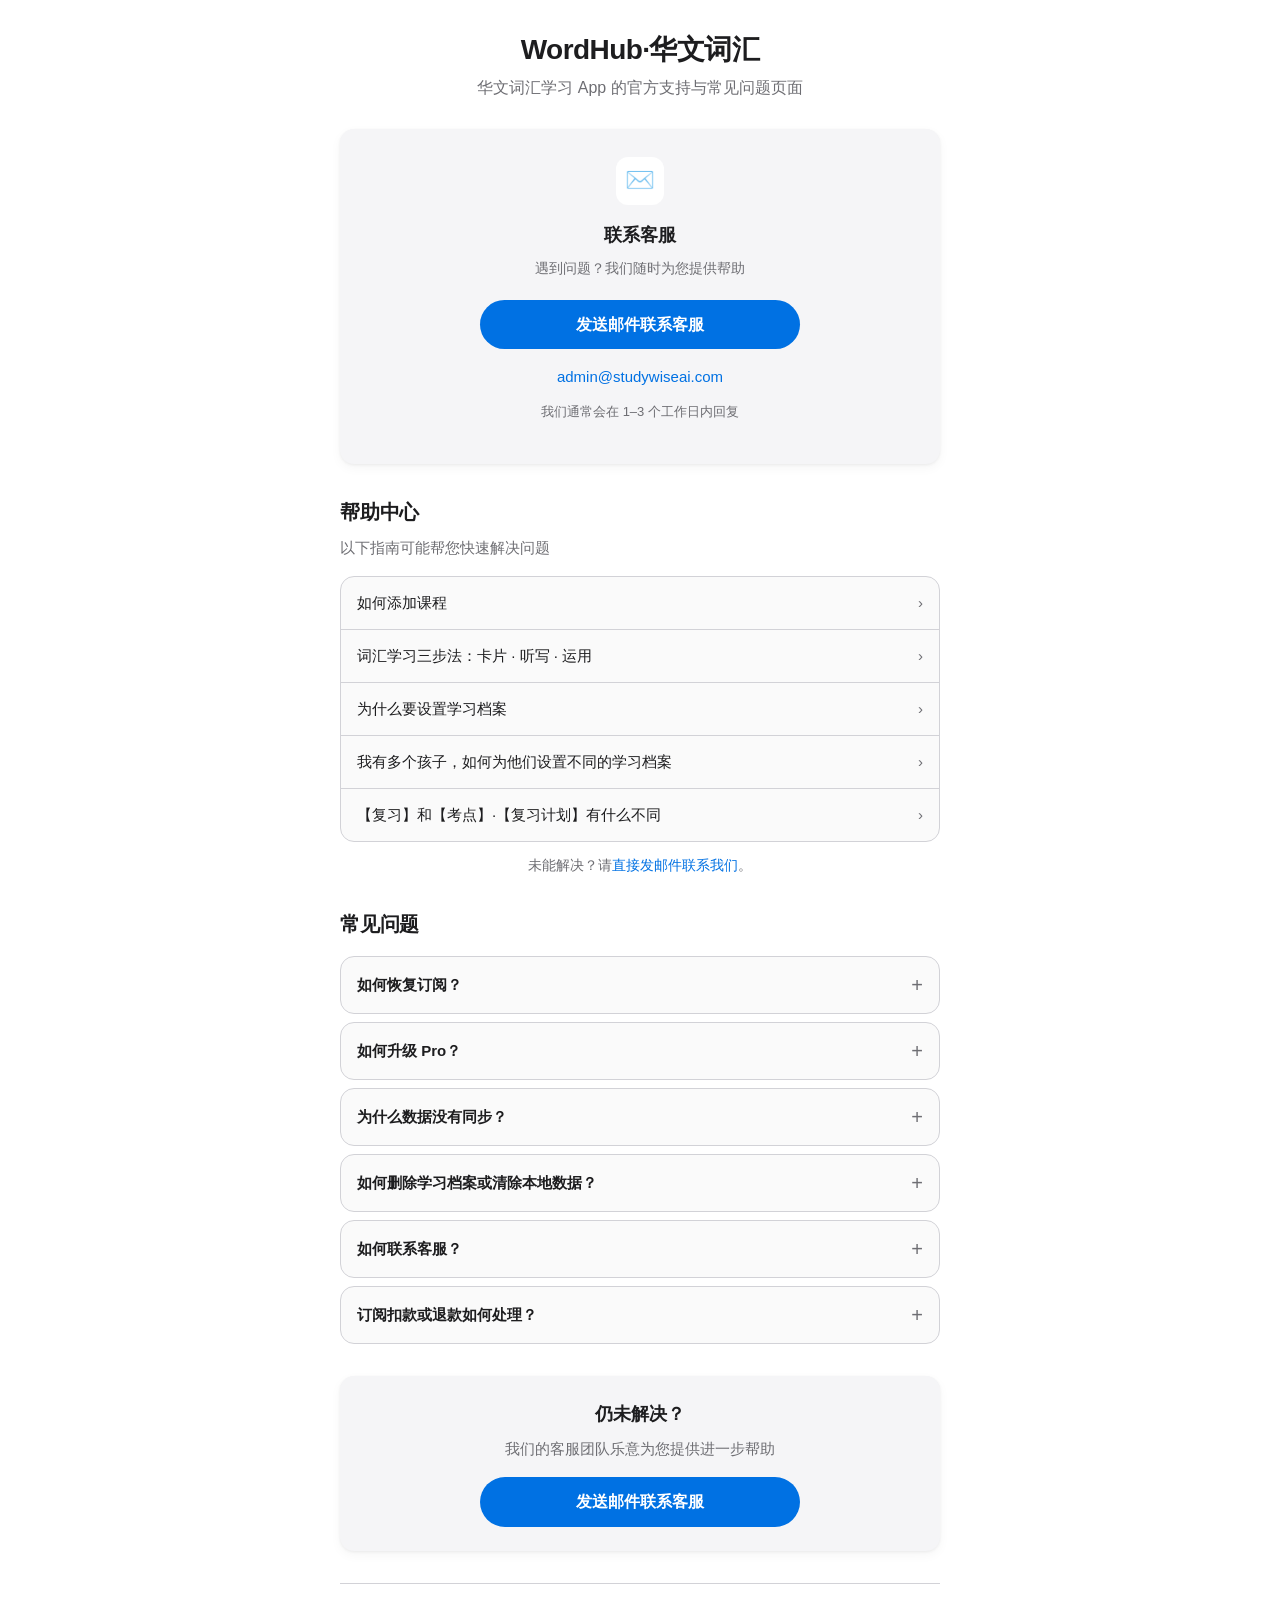
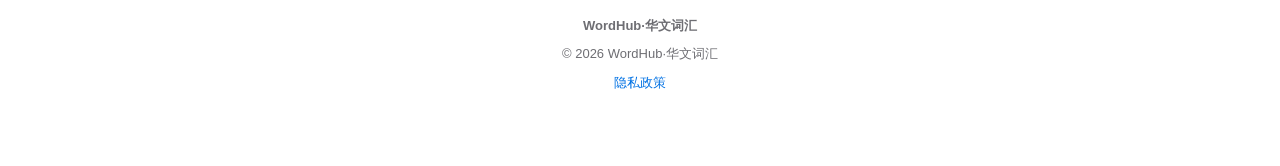
==== support.html @ 4fa3c5d2 "add support page" ====
<!DOCTYPE html>
<html lang="zh-Hans">
<head>
  <meta charset="UTF-8" />
  <meta name="viewport" content="width=device-width, initial-scale=1.0" />
  <title>支持与帮助 - WordHub·华文词汇</title>
  <meta name="description" content="WordHub·华文词汇官方支持页面。查看常见问题，或通过邮件联系客服获取帮助。" />
  <meta name="robots" content="index, follow" />
  <style>
    *,
    *::before,
    *::after {
      box-sizing: border-box;
    }

    :root {
      --bg: #ffffff;
      --surface: #f5f5f7;
      --surface-elevated: #fafafa;
      --text: #1d1d1f;
      --text-secondary: #6e6e73;
      --accent: #0071e3;
      --accent-hover: #0077ed;
      --border: #d2d2d7;
      --radius: 14px;
      --shadow: 0 1px 3px rgba(0, 0, 0, 0.06), 0 4px 12px rgba(0, 0, 0, 0.04);
      --max-width: 640px;
      --sticky-bar-height: 64px;
    }

    html {
      scroll-behavior: smooth;
    }

    body {
      margin: 0;
      font-family: -apple-system, BlinkMacSystemFont, "Segoe UI", Roboto, "PingFang SC",
        "Hiragino Sans GB", "Microsoft YaHei", Arial, sans-serif;
      line-height: 1.6;
      color: var(--text);
      background: var(--bg);
      -webkit-text-size-adjust: 100%;
      padding-bottom: calc(var(--sticky-bar-height) + 16px);
    }

    @media (min-width: 641px) {
      body {
        padding-bottom: 40px;
      }
    }

    a {
      color: var(--accent);
      text-decoration: none;
    }

    a:hover {
      text-decoration: underline;
    }

    .page {
      max-width: var(--max-width);
      margin: 0 auto;
      padding: 24px 20px 0;
    }

    /* Header */
    .site-header {
      text-align: center;
      padding: 8px 0 28px;
    }

    .site-header h1 {
      font-size: 1.75rem;
      font-weight: 700;
      letter-spacing: -0.02em;
      margin: 0 0 8px;
      line-height: 1.25;
    }

    .site-header p {
      margin: 0;
      color: var(--text-secondary);
      font-size: 1rem;
    }

    /* Sections */
    section {
      margin-bottom: 32px;
    }

    .section-title {
      font-size: 1.25rem;
      font-weight: 600;
      margin: 0 0 16px;
      letter-spacing: -0.01em;
    }

    .section-subtitle {
      font-size: 0.9375rem;
      color: var(--text-secondary);
      margin: -8px 0 16px;
    }

    /* Contact Hero */
    .contact-hero {
      background: var(--surface);
      border-radius: var(--radius);
      padding: 28px 24px;
      text-align: center;
      box-shadow: var(--shadow);
    }

    .contact-hero .icon {
      width: 48px;
      height: 48px;
      margin: 0 auto 16px;
      background: var(--bg);
      border-radius: 12px;
      display: flex;
      align-items: center;
      justify-content: center;
      font-size: 1.5rem;
    }

    .contact-hero h2 {
      font-size: 1.125rem;
      font-weight: 600;
      margin: 0 0 8px;
    }

    .contact-hero .hint {
      font-size: 0.875rem;
      color: var(--text-secondary);
      margin: 0 0 20px;
    }

    .btn-primary {
      display: inline-flex;
      align-items: center;
      justify-content: center;
      min-height: 48px;
      padding: 12px 28px;
      background: var(--accent);
      color: #fff !important;
      font-size: 1rem;
      font-weight: 600;
      border-radius: 980px;
      text-decoration: none !important;
      transition: background 0.15s ease;
      border: none;
      cursor: pointer;
      width: 100%;
      max-width: 320px;
    }

    .btn-primary:hover {
      background: var(--accent-hover);
      text-decoration: none !important;
    }

    .email-link {
      display: inline-block;
      margin-top: 16px;
      font-size: 0.9375rem;
      word-break: break-all;
    }

    .response-time {
      margin-top: 12px;
      font-size: 0.8125rem;
      color: var(--text-secondary);
    }

    /* Help Center */
    .help-list {
      list-style: none;
      margin: 0;
      padding: 0;
      background: var(--surface-elevated);
      border: 1px solid var(--border);
      border-radius: var(--radius);
      overflow: hidden;
    }

    .help-list li {
      border-bottom: 1px solid var(--border);
    }

    .help-list li:last-child {
      border-bottom: none;
    }

    .help-list a {
      display: block;
      padding: 14px 16px;
      color: var(--text);
      text-decoration: none;
      font-size: 0.9375rem;
      transition: background 0.12s ease;
    }

    .help-list a:hover {
      background: var(--surface);
      text-decoration: none;
    }

    .help-list a::after {
      content: " ›";
      color: var(--text-secondary);
      float: right;
    }

    .help-escalation {
      margin-top: 12px;
      font-size: 0.875rem;
      color: var(--text-secondary);
      text-align: center;
    }

    /* FAQ Accordion */
    .faq-list {
      display: flex;
      flex-direction: column;
      gap: 8px;
    }

    .faq-item {
      background: var(--surface-elevated);
      border: 1px solid var(--border);
      border-radius: var(--radius);
      overflow: hidden;
    }

    .faq-item summary {
      padding: 16px 44px 16px 16px;
      font-weight: 600;
      font-size: 0.9375rem;
      cursor: pointer;
      list-style: none;
      position: relative;
      user-select: none;
      min-height: 48px;
      display: flex;
      align-items: center;
    }

    .faq-item summary::-webkit-details-marker {
      display: none;
    }

    .faq-item summary::after {
      content: "+";
      position: absolute;
      right: 16px;
      top: 50%;
      transform: translateY(-50%);
      font-size: 1.25rem;
      font-weight: 400;
      color: var(--text-secondary);
      transition: transform 0.2s ease;
    }

    .faq-item[open] summary::after {
      content: "−";
    }

    .faq-item .answer {
      padding: 0 16px 16px;
      font-size: 0.9375rem;
      color: var(--text);
      line-height: 1.65;
    }

    .faq-item .answer p {
      margin: 0 0 12px;
    }

    .faq-item .answer p:last-child {
      margin-bottom: 0;
    }

    .faq-item .answer ol {
      margin: 0 0 12px;
      padding-left: 1.25rem;
    }

    .faq-item .answer li {
      margin-bottom: 6px;
    }

    .faq-escalation {
      margin-top: 12px;
      padding-top: 12px;
      border-top: 1px solid var(--border);
      font-size: 0.875rem;
    }

    .faq-escalation a {
      font-weight: 500;
    }

    /* Repeat Contact */
    .contact-repeat {
      background: var(--surface);
      border-radius: var(--radius);
      padding: 24px;
      text-align: center;
      box-shadow: var(--shadow);
    }

    .contact-repeat h2 {
      font-size: 1.125rem;
      font-weight: 600;
      margin: 0 0 8px;
    }

    .contact-repeat p {
      margin: 0 0 16px;
      color: var(--text-secondary);
      font-size: 0.9375rem;
    }

    /* Footer */
    .site-footer {
      text-align: center;
      padding: 32px 20px 24px;
      border-top: 1px solid var(--border);
      margin-top: 16px;
      color: var(--text-secondary);
      font-size: 0.8125rem;
    }

    .site-footer p {
      margin: 0 0 8px;
    }

    .site-footer a {
      color: var(--accent);
    }

    /* Sticky mobile bar */
    .sticky-contact {
      position: fixed;
      bottom: 0;
      left: 0;
      right: 0;
      background: rgba(255, 255, 255, 0.92);
      backdrop-filter: blur(12px);
      -webkit-backdrop-filter: blur(12px);
      border-top: 1px solid var(--border);
      padding: 10px 16px;
      z-index: 100;
      display: flex;
      justify-content: center;
    }

    .sticky-contact .btn-primary {
      max-width: var(--max-width);
      width: 100%;
      min-height: 44px;
      font-size: 0.9375rem;
    }

    @media (min-width: 641px) {
      .sticky-contact {
        display: none;
      }
    }
  </style>
</head>
<body>
  <script>
    const APP_NAME = "WordHub·华文词汇";
    const SUPPORT_EMAIL = "admin@studywiseai.com";
    const PRIVACY_URL = "https://xiaoqingc-ai.github.io/word-hub-private-policy/index.html";

    const HELP_ARTICLES = [
      { title: "如何添加课程", url: "help/add-course.html" },
      { title: "词汇学习三步法：卡片 · 听写 · 运用", url: "help/vocab-three-steps.html" },
      { title: "为什么要设置学习档案", url: "help/why-learning-profile.html" },
      { title: "我有多个孩子，如何为他们设置不同的学习档案", url: "help/multi-child-profiles.html" },
      { title: "【复习】和【考点】·【复习计划】有什么不同", url: "help/review-vs-exam-plan.html" }
    ];

    function buildMailto() {
      const subject = encodeURIComponent("[" + APP_NAME + "] 需要帮助");
      const body = encodeURIComponent(
        "您好，\n\n" +
        "我在使用 " + APP_NAME + " 时遇到问题，希望得到帮助。\n\n" +
        "【设备信息】\n" +
        "设备型号：（请填写，例如 iPhone 15）\n" +
        "iOS 版本：（请填写，例如 iOS 18.0）\n\n" +
        "【问题描述】\n" +
        "（请详细描述您遇到的问题）\n\n" +
        "谢谢！"
      );
      return "mailto:" + SUPPORT_EMAIL + "?subject=" + subject + "&body=" + body;
    }

    document.addEventListener("DOMContentLoaded", function () {
      const mailto = buildMailto();

      document.querySelectorAll("[data-app-name]").forEach(function (el) {
        el.textContent = APP_NAME;
      });

      document.querySelectorAll("[data-support-email]").forEach(function (el) {
        el.textContent = SUPPORT_EMAIL;
      });

      document.querySelectorAll("[data-mailto]").forEach(function (el) {
        el.href = mailto;
      });

      document.querySelectorAll("[data-privacy-url]").forEach(function (el) {
        el.href = PRIVACY_URL;
      });

      document.querySelectorAll("[data-copyright-year]").forEach(function (el) {
        el.textContent = new Date().getFullYear();
      });

      const helpList = document.getElementById("help-list");
      if (helpList) {
        HELP_ARTICLES.forEach(function (article) {
          const li = document.createElement("li");
          const a = document.createElement("a");
          a.href = article.url;
          a.textContent = article.title;
          li.appendChild(a);
          helpList.appendChild(li);
        });
      }
    });
  </script>

  <div class="page">
    <header class="site-header">
      <h1 data-app-name>WordHub·华文词汇</h1>
      <p>华文词汇学习 App 的官方支持与常见问题页面</p>
    </header>

    <main>
      <section class="contact-hero" aria-labelledby="contact-heading">
        <div class="icon" aria-hidden="true">✉️</div>
        <h2 id="contact-heading">联系客服</h2>
        <p class="hint">遇到问题？我们随时为您提供帮助</p>
        <a class="btn-primary" data-mailto href="#">发送邮件联系客服</a>
        <br />
        <a class="email-link" data-mailto href="#"><span data-support-email>admin@studywiseai.com</span></a>
        <p class="response-time">我们通常会在 1–3 个工作日内回复</p>
      </section>

      <section aria-labelledby="help-heading">
        <h2 class="section-title" id="help-heading">帮助中心</h2>
        <p class="section-subtitle">以下指南可能帮您快速解决问题</p>
        <ul class="help-list" id="help-list"></ul>
        <p class="help-escalation">未能解决？请<a data-mailto href="#">直接发邮件联系我们</a>。</p>
      </section>

      <section aria-labelledby="faq-heading">
        <h2 class="section-title" id="faq-heading">常见问题</h2>
        <div class="faq-list">
          <details class="faq-item">
            <summary>如何恢复订阅？</summary>
            <div class="answer">
              <p>如果您已购买 Pro 订阅但 App 内未显示，请尝试以下方式恢复：</p>
              <ol>
                <li>打开 App，进入<strong>设置</strong>，点击<strong>恢复购买</strong>。</li>
                <li>或在订阅页面点击<strong>恢复购买</strong>。</li>
                <li>请确保使用的是购买时的<strong>同一 Apple ID</strong>登录 App Store。</li>
              </ol>
              <p>恢复完成后，Pro 功能应会自动解锁。若仍无法恢复，请联系我们并提供购买凭证截图。</p>
              <p class="faq-escalation"><a data-mailto href="#">仍有问题？联系我们 →</a></p>
            </div>
          </details>

          <details class="faq-item">
            <summary>如何升级 Pro？</summary>
            <div class="answer">
              <p>Pro 订阅可在 App 内通过 Apple 应用内购买完成：</p>
              <ol>
                <li>当使用需要 Pro 的功能时，App 会弹出订阅页面。</li>
                <li>选择年度或月度订阅方案，按提示完成 Apple 支付确认。</li>
                <li>购买成功后，Pro 功能会立即生效。</li>
              </ol>
              <p>订阅管理（查看、取消或更改方案）请前往 iPhone/iPad 的<strong>设置 → Apple ID → 订阅</strong>。</p>
              <p class="faq-escalation"><a data-mailto href="#">仍有问题？联系我们 →</a></p>
            </div>
          </details>

          <details class="faq-item">
            <summary>为什么数据没有同步？</summary>
            <div class="answer">
              <p><span data-app-name>WordHub·华文词汇</span>的学习数据（包括词汇进度、练习记录、学习档案等）均<strong>保存在您的设备本地</strong>，不会上传到云端，也不提供跨设备自动同步。</p>
              <p>因此：</p>
              <ul>
                <li>更换设备或重新安装 App 后，本地学习数据可能无法保留。</li>
                <li>同一设备上的多个学习档案数据也仅存储在本机。</li>
              </ul>
              <p>这是 App 当前的设计方式，我们会在未来版本中评估是否需要增加备份或同步功能。如有数据迁移方面的具体需求，欢迎联系我们。</p>
              <p class="faq-escalation"><a data-mailto href="#">仍有问题？联系我们 →</a></p>
            </div>
          </details>

          <details class="faq-item">
            <summary>如何删除学习档案或清除本地数据？</summary>
            <div class="answer">
              <p><span data-app-name>WordHub·华文词汇</span>不需要注册账号，所有数据均保存在设备本地。如需删除数据：</p>
              <ol>
                <li><strong>删除单个学习档案</strong>：进入<strong>设置 → 学习档案</strong>，左滑或点击档案进入详情后删除。删除后该档案的学习进度将无法恢复。</li>
                <li><strong>清除全部 App 数据</strong>：从设备上卸载 App，即可清除所有本地学习数据。</li>
              </ol>
              <p>由于无云端账号，卸载 App 后数据无法通过账号找回。如有疑问请联系我们。</p>
              <p class="faq-escalation"><a data-mailto href="#">仍有问题？联系我们 →</a></p>
            </div>
          </details>

          <details class="faq-item">
            <summary>如何联系客服？</summary>
            <div class="answer">
              <p>您可以通过以下方式联系我们：</p>
              <ul>
                <li>点击本页顶部的<strong>发送邮件联系客服</strong>按钮。</li>
                <li>或直接发送邮件至 <a data-mailto href="#"><span data-support-email>admin@studywiseai.com</span></a>。</li>
              </ul>
              <p>请在邮件中说明您的设备型号、iOS 版本以及遇到的问题，以便我们更快为您提供帮助。</p>
              <p class="faq-escalation"><a data-mailto href="#">发送邮件联系我们 →</a></p>
            </div>
          </details>

          <details class="faq-item">
            <summary>订阅扣款或退款如何处理？</summary>
            <div class="answer">
              <p>所有订阅交易均由 <strong>Apple</strong> 处理，我们无法直接操作您的 Apple ID 账户或发起退款。</p>
              <p>如需申请退款或查询扣款详情，请通过以下官方渠道：</p>
              <ul>
                <li>访问 <a href="https://reportaproblem.apple.com" target="_blank" rel="noopener noreferrer">reportaproblem.apple.com</a> 提交退款申请。</li>
                <li>或联系 <a href="https://support.apple.com/zh-cn/billing" target="_blank" rel="noopener noreferrer">Apple 支持</a>获取账单帮助。</li>
              </ul>
              <p>若您在 App 内遇到订阅状态显示异常（已扣款但未解锁 Pro），请先尝试<strong>恢复购买</strong>，仍未解决请联系我们并提供相关截图。</p>
              <p class="faq-escalation"><a data-mailto href="#">仍有问题？联系我们 →</a></p>
            </div>
          </details>
        </div>
      </section>

      <section class="contact-repeat" aria-labelledby="contact-repeat-heading">
        <h2 id="contact-repeat-heading">仍未解决？</h2>
        <p>我们的客服团队乐意为您提供进一步帮助</p>
        <a class="btn-primary" data-mailto href="#">发送邮件联系客服</a>
      </section>
    </main>

    <footer class="site-footer">
      <p><strong data-app-name>WordHub·华文词汇</strong></p>
      <p>© <span data-copyright-year>2026</span> <span data-app-name>WordHub·华文词汇</span></p>
      <p><a data-privacy-url href="#">隐私政策</a></p>
    </footer>
  </div>

  <div class="sticky-contact" aria-label="快速联系客服">
    <a class="btn-primary" data-mailto href="#">联系客服</a>
  </div>
</body>
</html>
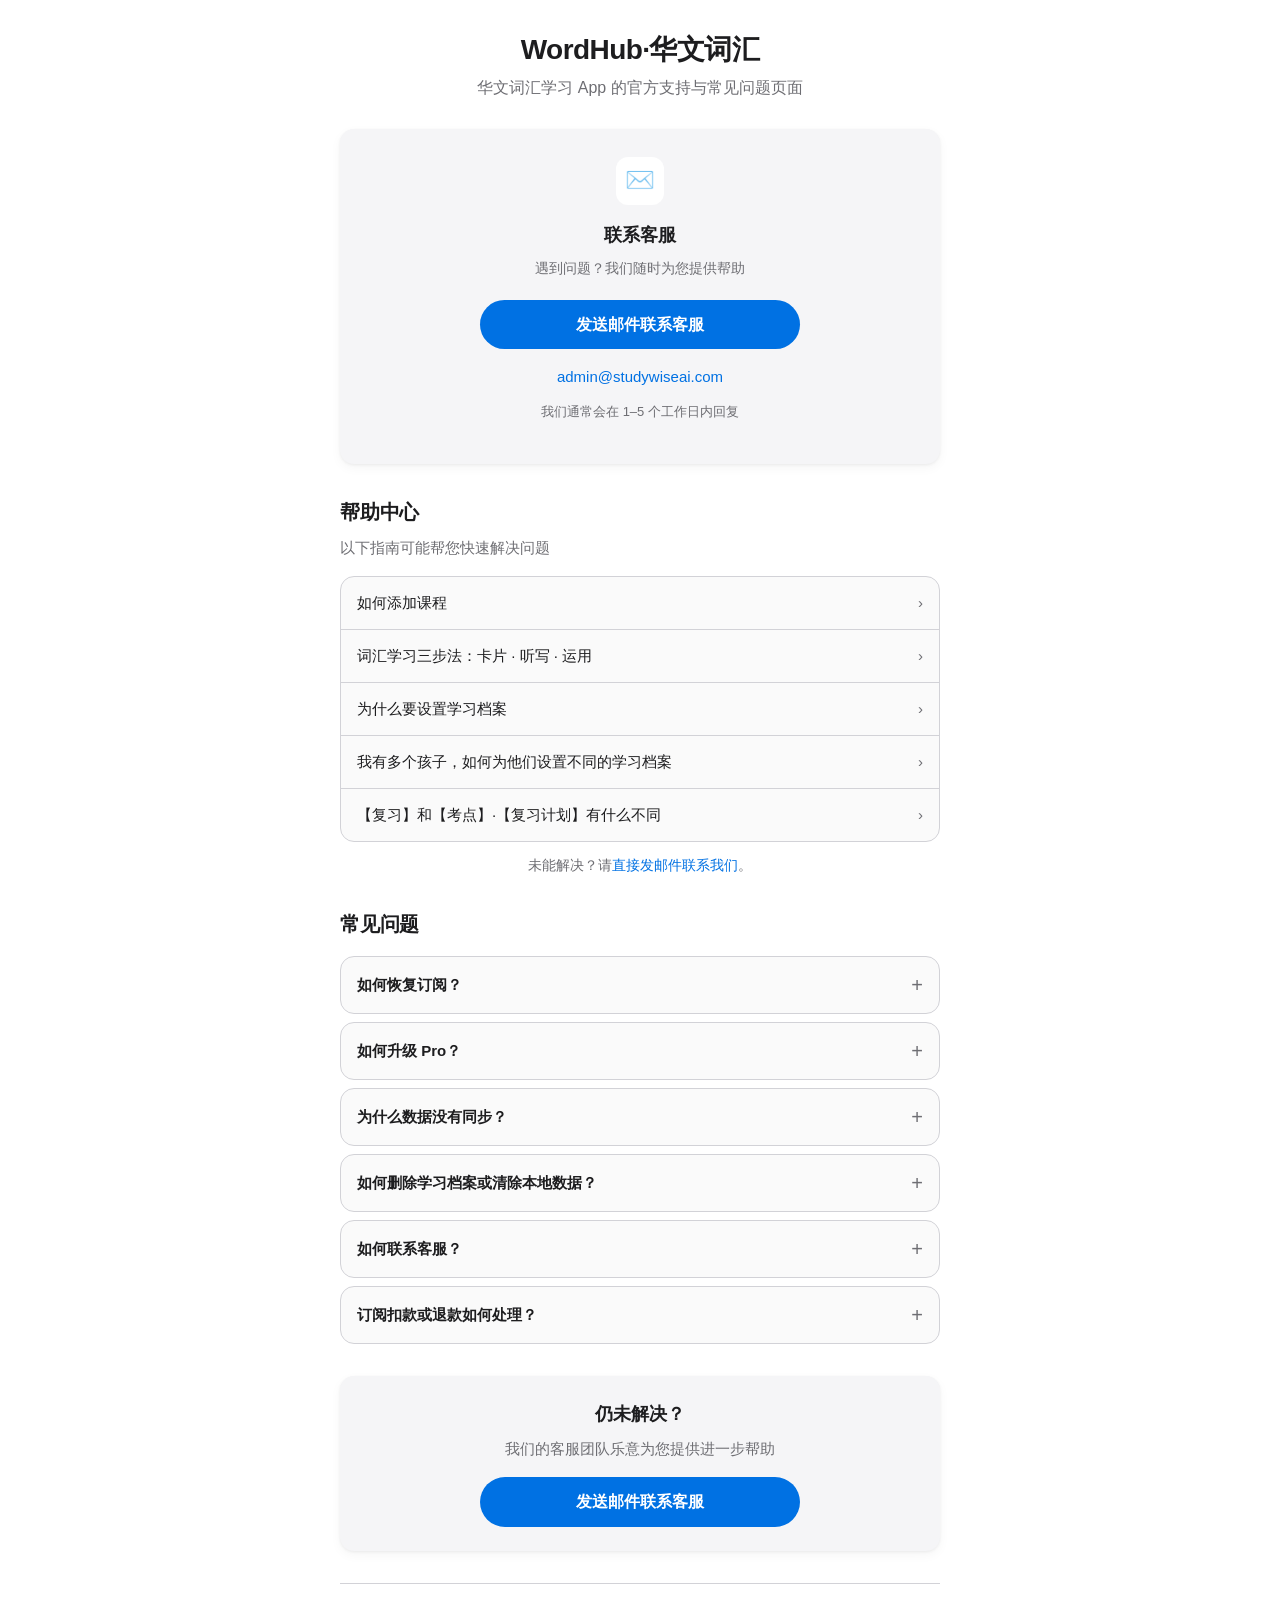
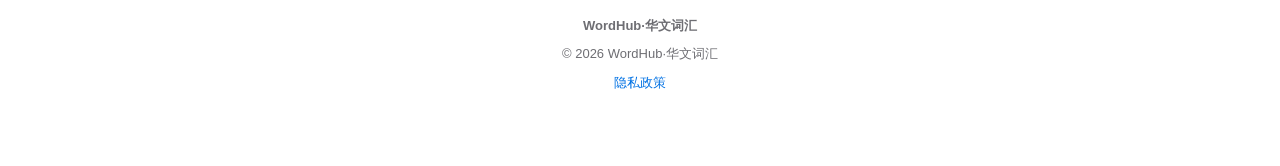
==== commit d013d759: "update support page" ====
--- a/support.html
+++ b/support.html
@@ -449,7 +449,7 @@
         <a class="btn-primary" data-mailto href="#">发送邮件联系客服</a>
         <br />
         <a class="email-link" data-mailto href="#"><span data-support-email>admin@studywiseai.com</span></a>
-        <p class="response-time">我们通常会在 1–3 个工作日内回复</p>
+        <p class="response-time">我们通常会在 1–5 个工作日内回复</p>
       </section>
 
       <section aria-labelledby="help-heading">
